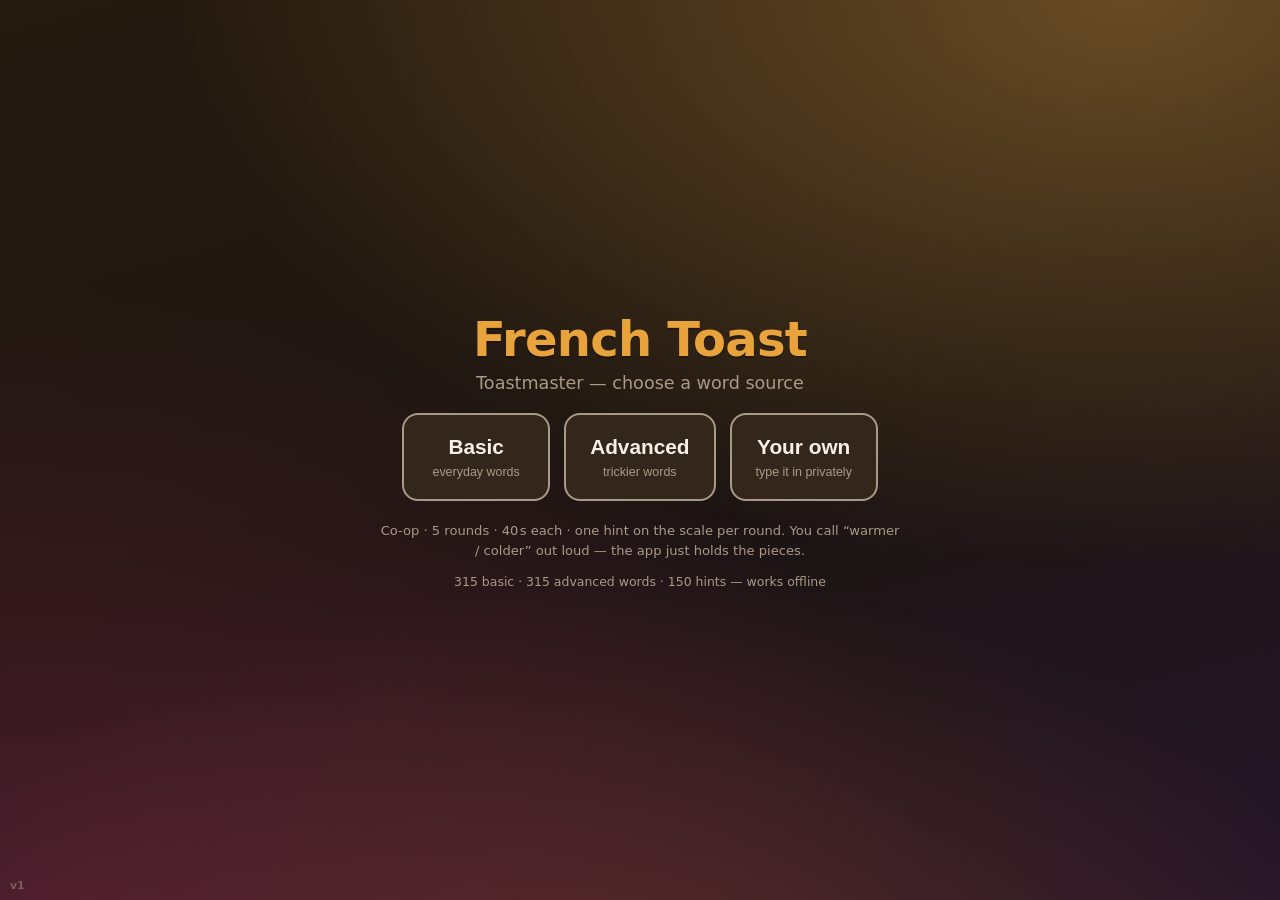
==== index.html @ 89fb8a4c "Initial commit: French Toast offline PWA companion Toastmaster companion for the word game French To" ====
<!DOCTYPE html>
<html lang="en">
<head>
<meta charset="UTF-8" />
<meta name="viewport" content="width=device-width, initial-scale=1, maximum-scale=1, user-scalable=no, viewport-fit=cover" />
<meta name="theme-color" content="#1c1712" />
<meta name="apple-mobile-web-app-capable" content="yes" />
<meta name="apple-mobile-web-app-status-bar-style" content="black-translucent" />
<meta name="apple-mobile-web-app-title" content="French Toast" />
<title>French Toast</title>
<link rel="manifest" href="manifest.json" />
<link rel="apple-touch-icon" href="icons/apple-touch-icon.png" />
<link rel="icon" href="icons/favicon-32.png" />
<link rel="stylesheet" href="css/style.css" />
</head>
<body>

<!-- Rotate overlay: shown whenever the device is in portrait -->
<div id="rotate-overlay" class="rotate-overlay" hidden>
  <div class="rotate-icon">&#128241;</div>
  <p>Turn the phone sideways &mdash; the Hint Scale runs across the screen.</p>
</div>

<main id="app">

  <!-- SETUP -->
  <section id="screen-setup" class="screen">
    <h1 class="app-title">French&nbsp;Toast</h1>
    <p class="subtitle">Toastmaster &mdash; choose a word source</p>
    <div class="setup-decks">
      <button class="deck-btn" data-deck="basic">
        <span class="deck-name">Basic</span>
        <span class="deck-sub">everyday words</span>
      </button>
      <button class="deck-btn" data-deck="advanced">
        <span class="deck-name">Advanced</span>
        <span class="deck-sub">trickier words</span>
      </button>
      <button class="deck-btn" data-deck="custom">
        <span class="deck-name">Your own</span>
        <span class="deck-sub">type it in privately</span>
      </button>
    </div>
    <p class="hint">Co-op &middot; 5 rounds &middot; 40&#8202;s each &middot; one hint on the scale per round. You call &ldquo;warmer / colder&rdquo; out loud &mdash; the app just holds the pieces.</p>
    <p id="setup-status" class="setup-status">Loading word bank&hellip;</p>
  </section>

  <!-- GAME (one shared screen: group display + Toastmaster controls) -->
  <section id="screen-game" class="screen" hidden>

    <div class="group-display">
      <div class="round-indicator">Round <span id="round-num">1</span> of 5</div>
      <div id="timer" class="timer">40</div>
    </div>

    <div class="scale">
      <div class="scale-end scale-end-is">IS</div>
      <div class="scale-track" id="scale-track"><!-- 6 slots injected by JS --></div>
      <div class="scale-end scale-end-isnot">IS&nbsp;NOT</div>
    </div>

    <div id="tm-reminder" class="tm-reminder" hidden>
      <span>Announce &ldquo;French&nbsp;Toast&rdquo; aloud as the starting closest guess.</span>
      <button id="tm-reminder-dismiss" aria-label="Dismiss reminder">&times;</button>
    </div>

    <p id="tm-status" class="tm-status"></p>

    <div class="tm-controls">
      <button id="btn-peek" class="tm-btn">Peek word</button>
      <button id="btn-deal" class="tm-btn">Deal hints</button>
      <button id="btn-start" class="tm-btn tm-btn-go" disabled>Start 40s</button>
      <button id="btn-gotit" class="tm-btn tm-btn-win" hidden>They got it!</button>
    </div>
  </section>

  <!-- WIN -->
  <section id="screen-win" class="screen" hidden>
    <div class="end-emoji">&#127857;</div>
    <h2 class="end-title">They got it!</h2>
    <p id="win-detail" class="end-detail"></p>
    <button id="btn-win-reveal" class="btn-secondary" data-hold-reveal>Hold to show the word</button>
    <button id="btn-win-again" class="btn-primary">New game</button>
  </section>

  <!-- LOSS -->
  <section id="screen-loss" class="screen" hidden>
    <div class="end-emoji">&#9203;</div>
    <h2 class="end-title">Out of rounds</h2>
    <p class="end-detail">Five hints placed, no correct guess. The word was&hellip;</p>
    <button id="btn-loss-reveal" class="btn-secondary" data-hold-reveal>Hold to show the word</button>
    <button id="btn-loss-again" class="btn-primary">New game</button>
  </section>

</main>

<div id="version-badge" class="version-badge" aria-hidden="true"></div>
<button id="btn-quit" class="btn-quit" hidden>Quit</button>

<!-- Shielded reveal: the secret word (press-and-hold) -->
<div id="peek-overlay" class="shield-overlay" hidden>
  <p class="shield-warn">Shield the screen</p>
  <div id="peek-word" class="shield-word"></div>
  <p class="shield-hint">Release to hide</p>
</div>

<!-- Shielded panel: custom word entry -->
<div id="custom-overlay" class="modal-overlay" hidden>
  <div class="modal-box">
    <h3 class="modal-title">Type your secret word</h3>
    <p class="modal-text">Keep it shielded from the group. A single noun works best.</p>
    <input id="custom-input" class="custom-input" type="text" autocomplete="off" autocapitalize="none" autocorrect="off" spellcheck="false" placeholder="secret word" />
    <button id="btn-custom-ok" class="btn-primary btn-modal">Use this word</button>
    <button id="btn-custom-cancel" class="btn-modal-cancel">Back</button>
  </div>
</div>

<!-- Shielded panel: hint deal -->
<div id="deal-overlay" class="modal-overlay" hidden>
  <div class="modal-box">
    <h3 class="modal-title">Keep one hint</h3>
    <p class="modal-text">Shield the screen. Tap the adjective you&rsquo;ll place &mdash; the other is discarded.</p>
    <div class="deal-choices">
      <button id="deal-a" class="deal-choice"></button>
      <button id="deal-b" class="deal-choice"></button>
    </div>
    <button id="btn-deal-cancel" class="btn-modal-cancel">Not yet &mdash; put them back</button>
  </div>
</div>

<script src="js/version.js"></script>
<script src="js/audio.js"></script>
<script src="js/data.js"></script>
<script src="js/scale.js"></script>
<script src="js/game.js"></script>
<script src="js/app.js"></script>
</body>
</html>
---- css/style.css ----
:root {
  --bg: #1c1712;
  --bg-elevated: #33271c;
  --accent: #e8a33d;        /* syrup gold */
  --accent-2: #c8622d;      /* cinnamon */
  --text: #f6f0e6;
  --text-dim: #a99a86;
  --danger: #e8563d;
  --safe-green: #4bbf7b;
  --radius: 16px;

  /* Hint Scale slot tints, IS (0) -> IS NOT (5) */
  --slot-0: rgba(75, 191, 123, 0.24);
  --slot-1: rgba(150, 199, 92, 0.22);
  --slot-2: rgba(214, 199, 88, 0.20);
  --slot-3: rgba(224, 163, 70, 0.20);
  --slot-4: rgba(224, 118, 66, 0.22);
  --slot-5: rgba(224, 78, 70, 0.24);
}

* { box-sizing: border-box; -webkit-tap-highlight-color: transparent; }

html, body {
  margin: 0;
  padding: 0;
  width: 100%;
  height: 100%;
  overflow: hidden;
  /* Warm breakfast-sunrise wash: golden light, berry compote, cinnamon —
     deliberately more colourful and nothing like the Catchphrase app. */
  background:
    radial-gradient(135% 115% at 88% 0%, rgba(240, 176, 74, 0.34), transparent 55%),
    radial-gradient(125% 125% at 4% 100%, rgba(158, 46, 84, 0.34), transparent 55%),
    radial-gradient(100% 90% at 50% 118%, rgba(206, 100, 46, 0.30), transparent 60%),
    linear-gradient(165deg, #251a10 0%, #1b1410 52%, #241528 100%);
  background-attachment: fixed;
  color: var(--text);
  /* Rounded, friendly type — deliberately unlike the plain sans of the
     Catchphrase app; these are different games. */
  font-family: ui-rounded, "SF Pro Rounded", "Hiragino Maru Gothic ProN",
    "Nunito", "Quicksand", "Segoe UI", Roboto, system-ui, sans-serif;
  user-select: none;
  -webkit-user-select: none;
  touch-action: manipulation;
}

#app { width: 100%; height: 100%; height: 100dvh; }

.screen {
  width: 100%;
  height: 100%;
  display: flex;
  flex-direction: column;
  align-items: center;
  justify-content: center;
  padding: 18px;
  position: relative;
}

.screen[hidden] { display: none; }

/* ---------- Setup ---------- */
#screen-setup { gap: 4px; padding: 12px 18px; }

.app-title {
  font-size: clamp(1.9rem, 6vw, 3rem);
  font-weight: 800;
  margin: 0 0 2px;
  letter-spacing: -0.015em;
  color: var(--accent);
  text-shadow: 0 2px 0 rgba(0, 0, 0, 0.25);
}

.subtitle {
  color: var(--text-dim);
  font-size: clamp(0.85rem, 2vw, 1.1rem);
  margin: 0 0 10px;
  text-align: center;
}

.setup-decks {
  display: flex;
  gap: 14px;
  flex-wrap: wrap;
  justify-content: center;
  margin: 6px 0 12px;
}

.deck-btn {
  background: var(--bg-elevated);
  border: 2px solid var(--text-dim);
  border-radius: var(--radius);
  color: var(--text);
  padding: 20px 24px;
  min-width: 148px;
  display: flex;
  flex-direction: column;
  align-items: center;
  gap: 6px;
}

.deck-btn:active { border-color: var(--accent); background: #33281d; }

.deck-name { font-size: 1.3rem; font-weight: 800; }
.deck-sub { font-size: 0.78rem; color: var(--text-dim); }

.hint {
  color: var(--text-dim);
  font-size: 0.82rem;
  text-align: center;
  max-width: 520px;
  margin: 4px 0 0;
  line-height: 1.5;
}

.setup-status {
  color: var(--text-dim);
  font-size: 0.78rem;
  margin: 10px 0 0;
  min-height: 1em;
}

.setup-status.error { color: var(--danger); }

/* ---------- Game: group display ---------- */
#screen-game { justify-content: flex-start; gap: 10px; padding: 10px 14px 12px; }

/* A little extra griddle-warmth right behind the Hint Scale. */
#screen-game::before {
  content: "";
  position: absolute;
  inset: 0;
  background: radial-gradient(115% 70% at 50% 42%, rgba(240, 178, 78, 0.12), transparent 62%);
  pointer-events: none;
}
#screen-game > * { position: relative; }

/* Round label pinned left, timer dead-centre so it never collides with
   the fixed Quit button in the top-right corner. */
.group-display {
  position: relative;
  width: 100%;
  min-height: 46px;
  display: flex;
  align-items: center;
  justify-content: center;
}

.round-indicator {
  position: absolute;
  left: 0;
  top: 50%;
  transform: translateY(-50%);
  font-size: clamp(0.9rem, 2.6vw, 1.35rem);
  font-weight: 700;
  color: var(--text-dim);
  letter-spacing: 0.03em;
}

.round-indicator span { color: var(--text); }

.timer {
  font-size: clamp(2.2rem, 8vw, 4rem);
  font-weight: 800;
  font-variant-numeric: tabular-nums;
  line-height: 1;
}

.timer.low { color: var(--danger); animation: timer-pulse 1s ease-in-out infinite; }

@keyframes timer-pulse {
  0%, 100% { transform: scale(1); opacity: 1; }
  50% { transform: scale(1.08); opacity: 0.75; }
}

/* ---------- Game: the Hint Scale (centerpiece) ---------- */
.scale {
  width: 100%;
  flex: 1;
  min-height: 0;
  display: flex;
  align-items: stretch;
  gap: 10px;
}

.scale-end {
  display: flex;
  align-items: center;
  justify-content: center;
  font-weight: 800;
  font-size: clamp(0.8rem, 2.4vw, 1.3rem);
  letter-spacing: 0.04em;
  color: var(--text);
  padding: 0 2px;
  flex: 0 0 auto;
  text-align: center;
}

.scale-end-is { color: var(--safe-green); }
.scale-end-isnot { color: var(--danger); }

.scale-track {
  flex: 1;
  display: grid;
  grid-template-columns: repeat(6, 1fr);
  gap: 8px;
}

.slot {
  position: relative;
  border-radius: 14px;
  border: 2px dashed rgba(255, 255, 255, 0.16);
  /* A consistent dark card so the tint + gradient read the same over the
     colourful page background. */
  background: rgba(18, 13, 9, 0.42);
  display: flex;
  align-items: center;
  justify-content: center;
  padding: 6px;
  overflow: hidden;
  text-align: center;
}

.slot::before {
  content: "";
  position: absolute;
  inset: 0;
  background: var(--slot-tint, transparent);
  pointer-events: none;
}

.slot:nth-child(1) { --slot-tint: var(--slot-0); }
.slot:nth-child(2) { --slot-tint: var(--slot-1); }
.slot:nth-child(3) { --slot-tint: var(--slot-2); }
.slot:nth-child(4) { --slot-tint: var(--slot-3); }
.slot:nth-child(5) { --slot-tint: var(--slot-4); }
.slot:nth-child(6) { --slot-tint: var(--slot-5); }

.slot.filled {
  border-style: solid;
  border-color: rgba(255, 255, 255, 0.28);
  background: rgba(0, 0, 0, 0.25);
}

.slot-chip {
  position: relative;
  display: block;
  min-width: 0;      /* let the flex item wrap instead of forcing slot width */
  max-width: 100%;
  text-align: center;
  font-weight: 800;
  line-height: 1.14;
  /* font-size is set by fitChip() in app.js so long adjectives wrap to two
     lines at a readable size rather than clipping or shrinking to nothing. */
  overflow-wrap: anywhere;
  word-break: break-word;
  hyphens: none;
}

/* When a hint is "in hand", open slots invite a tap. */
.scale-track.placing .slot:not(.filled) {
  border-color: var(--accent);
  animation: slot-glow 1.1s ease-in-out infinite;
  cursor: pointer;
}

@keyframes slot-glow {
  0%, 100% { box-shadow: 0 0 0 0 rgba(232, 163, 61, 0.0); }
  50% { box-shadow: 0 0 0 3px rgba(232, 163, 61, 0.45); }
}

@media (prefers-reduced-motion: reduce) {
  .timer.low, .scale-track.placing .slot:not(.filled) { animation: none; }
}

/* ---------- Game: Toastmaster strip ---------- */
.tm-reminder {
  width: 100%;
  max-width: 620px;
  background: rgba(232, 163, 61, 0.14);
  border: 1px solid rgba(232, 163, 61, 0.4);
  color: var(--text);
  border-radius: 12px;
  padding: 8px 12px;
  font-size: 0.82rem;
  display: flex;
  align-items: center;
  gap: 10px;
  justify-content: space-between;
}

.tm-reminder[hidden] { display: none; }

.tm-reminder button {
  background: none;
  border: none;
  color: var(--text-dim);
  font-size: 1.1rem;
  line-height: 1;
  padding: 2px 6px;
}

.tm-status {
  width: 100%;
  text-align: center;
  color: var(--text-dim);
  font-size: 0.85rem;
  min-height: 1.1em;
  margin: 0;
}

.tm-status strong { color: var(--accent); }

.tm-controls {
  width: 100%;
  display: flex;
  gap: 10px;
}

.tm-btn {
  flex: 1;
  background: var(--bg-elevated);
  color: var(--text);
  border: 2px solid var(--text-dim);
  border-radius: 14px;
  font-weight: 700;
  font-size: clamp(0.85rem, 2.3vw, 1.15rem);
  padding: 14px 6px;
  min-height: 54px;
}

.tm-btn:active { filter: brightness(1.25); }
.tm-btn:disabled { opacity: 0.28; filter: grayscale(0.45); }
.tm-btn[hidden] { display: none; }

.tm-btn-go { background: var(--accent); border-color: var(--accent); color: #241a0c; }
.tm-btn-win { background: var(--safe-green); border-color: var(--safe-green); color: #08210f; }

/* ---------- End screens ---------- */
.end-emoji { font-size: 3.6rem; margin-bottom: 6px; }

.end-title {
  font-size: clamp(1.8rem, 5vw, 2.6rem);
  margin: 4px 0 8px;
  text-align: center;
}

.end-detail {
  color: var(--text-dim);
  max-width: 440px;
  text-align: center;
  margin: 0 0 18px;
  line-height: 1.5;
}

/* ---------- Shared buttons ---------- */
.btn-primary {
  background: var(--accent);
  color: #241a0c;
  border: none;
  border-radius: var(--radius);
  font-size: clamp(1.05rem, 2.5vw, 1.4rem);
  font-weight: 800;
  padding: 18px 34px;
  min-height: 60px;
}

.btn-primary:active { filter: brightness(0.88); }

.btn-secondary {
  background: var(--bg-elevated);
  color: var(--text);
  border: 2px solid var(--text-dim);
  border-radius: var(--radius);
  font-size: clamp(1rem, 2.3vw, 1.3rem);
  font-weight: 700;
  padding: 16px 28px;
  min-height: 56px;
  margin-bottom: 12px;
}

.btn-secondary:active { filter: brightness(1.2); }

/* ---------- Version badge / quit ---------- */
.version-badge {
  position: fixed;
  bottom: 8px;
  left: 10px;
  z-index: 500;
  color: var(--text-dim);
  font-size: 0.68rem;
  font-weight: 600;
  opacity: 0.5;
  pointer-events: none;
}

.btn-quit {
  position: fixed;
  top: 10px;
  right: 10px;
  z-index: 500;
  border: none;
  border-radius: 10px;
  background: var(--bg-elevated);
  color: var(--text-dim);
  font-size: 0.72rem;
  font-weight: 700;
  padding: 7px 12px;
}

.btn-quit:active { background: var(--danger); color: white; }
.btn-quit[hidden] { display: none; }
.btn-quit.armed { background: var(--danger); color: white; }

/* ---------- Shielded reveal ---------- */
.shield-overlay {
  position: fixed;
  inset: 0;
  z-index: 1200;
  background: var(--bg);
  display: flex;
  flex-direction: column;
  align-items: center;
  justify-content: center;
  padding: 24px;
  text-align: center;
}

.shield-overlay[hidden] { display: none; }

.shield-warn {
  color: var(--accent);
  font-weight: 800;
  letter-spacing: 0.08em;
  text-transform: uppercase;
  font-size: 0.85rem;
  margin: 0;
}

.shield-word {
  font-size: clamp(2.4rem, 12vw, 6rem);
  font-weight: 800;
  margin: 14px 0;
  line-height: 1.05;
  word-break: break-word;
}

.shield-hint { color: var(--text-dim); font-size: 0.85rem; margin: 0; }

/* ---------- Modals (custom word, hint deal) ---------- */
.modal-overlay {
  position: fixed;
  inset: 0;
  z-index: 900;
  background: rgba(0, 0, 0, 0.72);
  display: flex;
  align-items: center;
  justify-content: center;
  padding: 16px;
  overflow-y: auto;
}

.modal-overlay[hidden] { display: none; }

.modal-box {
  background: var(--bg-elevated);
  border-radius: var(--radius);
  padding: 22px;
  max-width: 440px;
  width: 100%;
  max-height: calc(100dvh - 24px);
  overflow-y: auto;
  display: flex;
  flex-direction: column;
  align-items: stretch;
  gap: 10px;
}

.modal-title { margin: 0; font-size: 1.25rem; text-align: center; }

.modal-text {
  margin: 0 0 4px;
  color: var(--text-dim);
  font-size: 0.88rem;
  text-align: center;
  line-height: 1.45;
}

.btn-modal { width: 100%; }

.btn-modal-cancel {
  background: none;
  border: none;
  color: var(--text-dim);
  font-size: 0.88rem;
  padding: 8px;
}

.custom-input {
  width: 100%;
  background: var(--bg);
  border: 2px solid var(--text-dim);
  border-radius: 12px;
  color: var(--text);
  font-size: 1.3rem;
  font-weight: 700;
  text-align: center;
  padding: 14px 12px;
}

.custom-input:focus { outline: none; border-color: var(--accent); }

.deal-choices { display: flex; flex-direction: column; gap: 10px; }

.deal-choice {
  background: var(--bg);
  border: 2px solid var(--accent);
  color: var(--text);
  border-radius: 14px;
  font-size: clamp(1.2rem, 4vw, 1.8rem);
  font-weight: 800;
  padding: 20px 16px;
}

.deal-choice:active { background: var(--accent); color: #241a0c; }

/* ---------- Rotate overlay ---------- */
.rotate-overlay {
  position: fixed;
  inset: 0;
  background: var(--bg);
  color: var(--text);
  display: flex;
  flex-direction: column;
  align-items: center;
  justify-content: center;
  z-index: 1000;
  text-align: center;
  padding: 24px;
}

.rotate-overlay[hidden] { display: none; }

.rotate-overlay p { max-width: 320px; color: var(--text-dim); }

.rotate-icon {
  font-size: 3.6rem;
  margin-bottom: 14px;
  animation: rotate-hint 1.6s ease-in-out infinite;
}

@keyframes rotate-hint {
  0%, 100% { transform: rotate(0deg); }
  50% { transform: rotate(-90deg); }
}

@media (prefers-reduced-motion: reduce) {
  .rotate-icon { animation: none; }
}

/* ---------- Short landscape phones ---------- */
@media (orientation: landscape) and (max-height: 430px) {
  #screen-game { gap: 6px; padding: 6px 12px 8px; }
  .timer { font-size: clamp(1.8rem, 7vw, 3rem); }
  .tm-btn { min-height: 46px; padding: 10px 4px; }
  .slot-chip { font-size: clamp(0.75rem, 2.3vw, 1.2rem); }
  .tm-reminder { padding: 6px 10px; font-size: 0.76rem; }
  .btn-primary { min-height: 52px; padding: 14px 28px; }
  .btn-secondary { min-height: 48px; padding: 12px 22px; }

  .modal-box { padding: 16px; gap: 8px; }
  .modal-title { font-size: 1.1rem; }
  .modal-text { font-size: 0.8rem; }
  .custom-input { font-size: 1.1rem; padding: 10px; }
  .deal-choice { font-size: clamp(1.1rem, 4vw, 1.5rem); padding: 14px; }
  .end-emoji { font-size: 2.6rem; margin-bottom: 2px; }
  .end-title { font-size: clamp(1.5rem, 5vw, 2rem); margin: 2px 0 6px; }
  .end-detail { margin-bottom: 12px; }
}
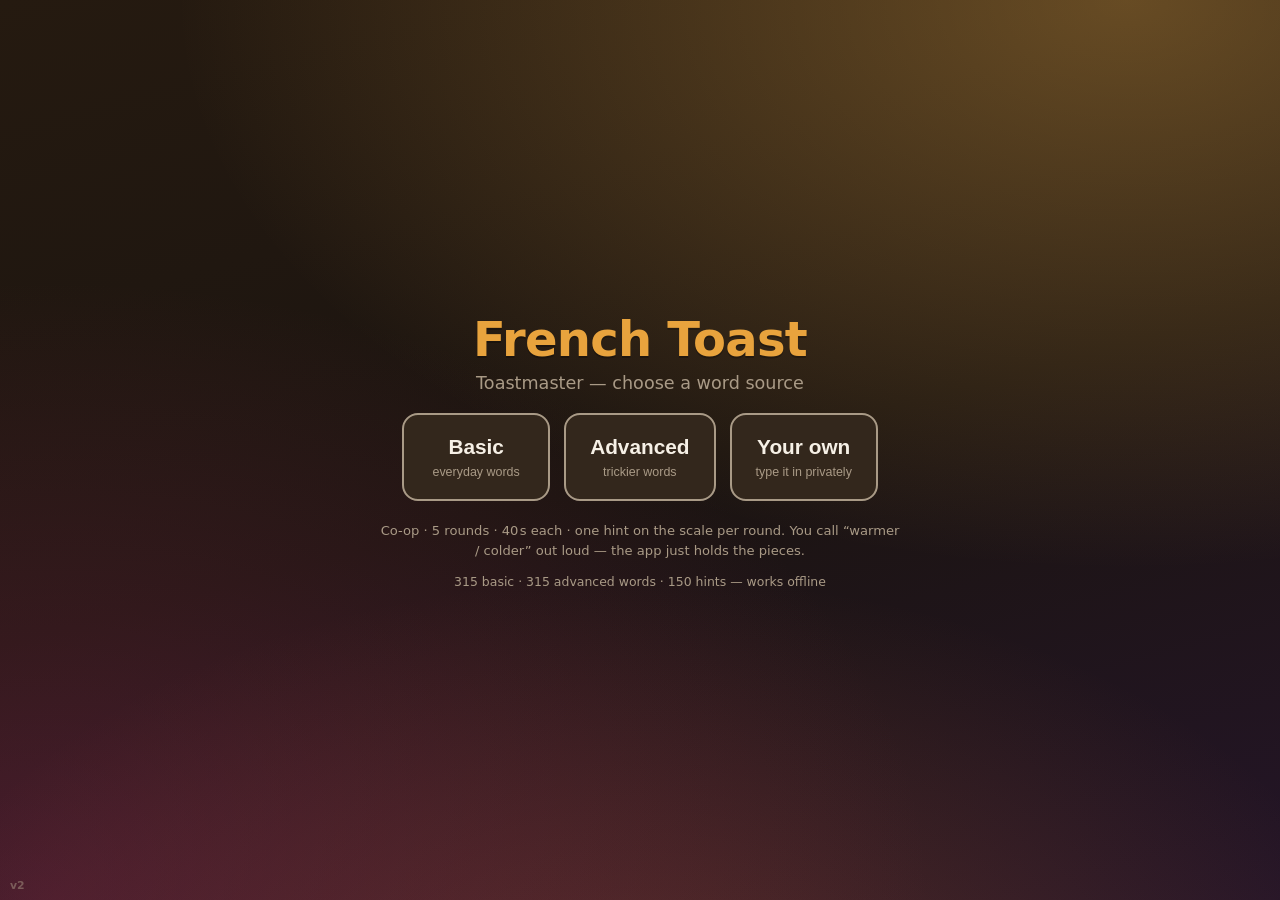
==== commit 00b7ec90: "Make the scale obvious, allow stacking hints, keep screen awake (v2) - Hint Scale redesign: framed p" ====
--- a/index.html
+++ b/index.html
@@ -54,9 +54,13 @@
     </div>
 
     <div class="scale">
-      <div class="scale-end scale-end-is">IS</div>
+      <div class="scale-header">
+        <span class="scale-end scale-end-is">IS</span>
+        <span class="scale-caption">where does the hint sit?</span>
+        <span class="scale-end scale-end-isnot">IS&nbsp;NOT</span>
+      </div>
+      <div class="scale-spectrum" aria-hidden="true"></div>
       <div class="scale-track" id="scale-track"><!-- 6 slots injected by JS --></div>
-      <div class="scale-end scale-end-isnot">IS&nbsp;NOT</div>
     </div>
 
     <div id="tm-reminder" class="tm-reminder" hidden>
--- a/css/style.css
+++ b/css/style.css
@@ -10,12 +10,12 @@
   --radius: 16px;
 
   /* Hint Scale slot tints, IS (0) -> IS NOT (5) */
-  --slot-0: rgba(75, 191, 123, 0.24);
-  --slot-1: rgba(150, 199, 92, 0.22);
-  --slot-2: rgba(214, 199, 88, 0.20);
-  --slot-3: rgba(224, 163, 70, 0.20);
-  --slot-4: rgba(224, 118, 66, 0.22);
-  --slot-5: rgba(224, 78, 70, 0.24);
+  --slot-0: rgba(75, 191, 123, 0.40);
+  --slot-1: rgba(146, 199, 92, 0.36);
+  --slot-2: rgba(214, 199, 88, 0.34);
+  --slot-3: rgba(226, 160, 68, 0.36);
+  --slot-4: rgba(228, 116, 64, 0.38);
+  --slot-5: rgba(230, 78, 66, 0.42);
 }
 
 * { box-sizing: border-box; -webkit-tap-highlight-color: transparent; }
@@ -53,7 +53,11 @@
   flex-direction: column;
   align-items: center;
   justify-content: center;
-  padding: 18px;
+  /* Stay clear of notches / rounded corners in landscape (viewport-fit=cover). */
+  padding: max(18px, env(safe-area-inset-top))
+           max(18px, env(safe-area-inset-right))
+           max(18px, env(safe-area-inset-bottom))
+           max(18px, env(safe-area-inset-left));
   position: relative;
 }
 
@@ -123,7 +127,14 @@
 .setup-status.error { color: var(--danger); }
 
 /* ---------- Game: group display ---------- */
-#screen-game { justify-content: flex-start; gap: 10px; padding: 10px 14px 12px; }
+#screen-game {
+  justify-content: flex-start;
+  gap: 10px;
+  padding: max(10px, env(safe-area-inset-top))
+           max(16px, env(safe-area-inset-right))
+           max(12px, env(safe-area-inset-bottom))
+           max(16px, env(safe-area-inset-left));
+}
 
 /* A little extra griddle-warmth right behind the Hint Scale. */
 #screen-game::before {
@@ -179,28 +190,57 @@
   flex: 1;
   min-height: 0;
   display: flex;
-  align-items: stretch;
-  gap: 10px;
+  flex-direction: column;
+  gap: 8px;
+  /* A defined panel so the scale reads as one object on the busy page. */
+  background: rgba(10, 7, 5, 0.66);
+  border: 1px solid rgba(255, 255, 255, 0.2);
+  border-radius: 20px;
+  padding: 12px 14px 14px;
+  box-shadow: inset 0 1px 0 rgba(255, 255, 255, 0.06), 0 12px 34px rgba(0, 0, 0, 0.45);
+}
+
+.scale-header {
+  display: flex;
+  align-items: center;
+  justify-content: space-between;
+  gap: 8px;
 }
 
 .scale-end {
-  display: flex;
-  align-items: center;
-  justify-content: center;
-  font-weight: 800;
-  font-size: clamp(0.8rem, 2.4vw, 1.3rem);
-  letter-spacing: 0.04em;
-  color: var(--text);
-  padding: 0 2px;
+  font-weight: 800;
+  font-size: clamp(1rem, 3.4vw, 1.7rem);
+  letter-spacing: 0.03em;
+  padding: 4px 16px;
+  border-radius: 999px;
+  line-height: 1.2;
   flex: 0 0 auto;
-  text-align: center;
-}
-
-.scale-end-is { color: var(--safe-green); }
-.scale-end-isnot { color: var(--danger); }
+}
+
+.scale-end-is { color: #06210f; background: var(--safe-green); }
+.scale-end-isnot { color: #2a0b06; background: var(--danger); }
+
+.scale-caption {
+  color: var(--text-dim);
+  font-size: clamp(0.7rem, 2vw, 0.9rem);
+  font-weight: 600;
+  text-align: center;
+  flex: 1 1 auto;
+  min-width: 0;
+}
+
+/* Continuous IS -> IS NOT spectrum so the direction reads before any hint. */
+.scale-spectrum {
+  height: 10px;
+  border-radius: 999px;
+  background: linear-gradient(90deg,
+    #4bbf7b 0%, #9ec95c 22%, #d8c85a 44%, #e6a343 66%, #e57a42 84%, #e5493e 100%);
+  box-shadow: inset 0 0 0 1px rgba(0, 0, 0, 0.25);
+}
 
 .scale-track {
   flex: 1;
+  min-height: 0;
   display: grid;
   grid-template-columns: repeat(6, 1fr);
   gap: 8px;
@@ -209,14 +249,14 @@
 .slot {
   position: relative;
   border-radius: 14px;
-  border: 2px dashed rgba(255, 255, 255, 0.16);
-  /* A consistent dark card so the tint + gradient read the same over the
-     colourful page background. */
-  background: rgba(18, 13, 9, 0.42);
-  display: flex;
+  border: 2px dashed rgba(255, 255, 255, 0.28);
+  background: rgba(18, 13, 9, 0.5);
+  display: flex;
+  flex-direction: column;
   align-items: center;
   justify-content: center;
-  padding: 6px;
+  gap: 5px;
+  padding: 8px 6px;
   overflow: hidden;
   text-align: center;
 }
@@ -238,39 +278,45 @@
 
 .slot.filled {
   border-style: solid;
-  border-color: rgba(255, 255, 255, 0.28);
-  background: rgba(0, 0, 0, 0.25);
+  border-color: var(--accent);
+  box-shadow: 0 4px 14px rgba(0, 0, 0, 0.4);
 }
 
 .slot-chip {
   position: relative;
   display: block;
-  min-width: 0;      /* let the flex item wrap instead of forcing slot width */
+  min-width: 0;
   max-width: 100%;
   text-align: center;
   font-weight: 800;
   line-height: 1.14;
-  /* font-size is set by fitChip() in app.js so long adjectives wrap to two
-     lines at a readable size rather than clipping or shrinking to nothing. */
+  color: var(--text);
+  background: rgba(0, 0, 0, 0.42);
+  border-radius: 9px;
+  padding: 5px 8px;
+  text-shadow: 0 1px 2px rgba(0, 0, 0, 0.6);
+  /* font-size is set by fitSlotChips() in app.js */
   overflow-wrap: anywhere;
   word-break: break-word;
   hyphens: none;
 }
 
-/* When a hint is "in hand", open slots invite a tap. */
-.scale-track.placing .slot:not(.filled) {
+/* When a hint is "in hand", every position invites a tap (any position can
+   hold any number of hints). */
+.scale-track.placing .slot {
   border-color: var(--accent);
+  border-style: solid;
   animation: slot-glow 1.1s ease-in-out infinite;
   cursor: pointer;
 }
 
 @keyframes slot-glow {
   0%, 100% { box-shadow: 0 0 0 0 rgba(232, 163, 61, 0.0); }
-  50% { box-shadow: 0 0 0 3px rgba(232, 163, 61, 0.45); }
+  50% { box-shadow: 0 0 0 3px rgba(232, 163, 61, 0.5); }
 }
 
 @media (prefers-reduced-motion: reduce) {
-  .timer.low, .scale-track.placing .slot:not(.filled) { animation: none; }
+  .timer.low, .scale-track.placing .slot { animation: none; }
 }
 
 /* ---------- Game: Toastmaster strip ---------- */
@@ -384,8 +430,8 @@
 /* ---------- Version badge / quit ---------- */
 .version-badge {
   position: fixed;
-  bottom: 8px;
-  left: 10px;
+  bottom: max(8px, env(safe-area-inset-bottom));
+  left: max(10px, env(safe-area-inset-left));
   z-index: 500;
   color: var(--text-dim);
   font-size: 0.68rem;
@@ -396,8 +442,8 @@
 
 .btn-quit {
   position: fixed;
-  top: 10px;
-  right: 10px;
+  top: max(10px, env(safe-area-inset-top));
+  right: max(10px, env(safe-area-inset-right));
   z-index: 500;
   border: none;
   border-radius: 10px;
@@ -560,10 +606,18 @@
 
 /* ---------- Short landscape phones ---------- */
 @media (orientation: landscape) and (max-height: 430px) {
-  #screen-game { gap: 6px; padding: 6px 12px 8px; }
+  #screen-game {
+    gap: 6px;
+    padding: max(6px, env(safe-area-inset-top))
+             max(12px, env(safe-area-inset-right))
+             max(8px, env(safe-area-inset-bottom))
+             max(12px, env(safe-area-inset-left));
+  }
   .timer { font-size: clamp(1.8rem, 7vw, 3rem); }
   .tm-btn { min-height: 46px; padding: 10px 4px; }
-  .slot-chip { font-size: clamp(0.75rem, 2.3vw, 1.2rem); }
+  .scale { padding: 8px 10px 10px; border-radius: 16px; }
+  .scale-spectrum { height: 7px; }
+  .scale-end { font-size: clamp(0.85rem, 3vw, 1.3rem); padding: 3px 12px; }
   .tm-reminder { padding: 6px 10px; font-size: 0.76rem; }
   .btn-primary { min-height: 52px; padding: 14px 28px; }
   .btn-secondary { min-height: 48px; padding: 12px 22px; }
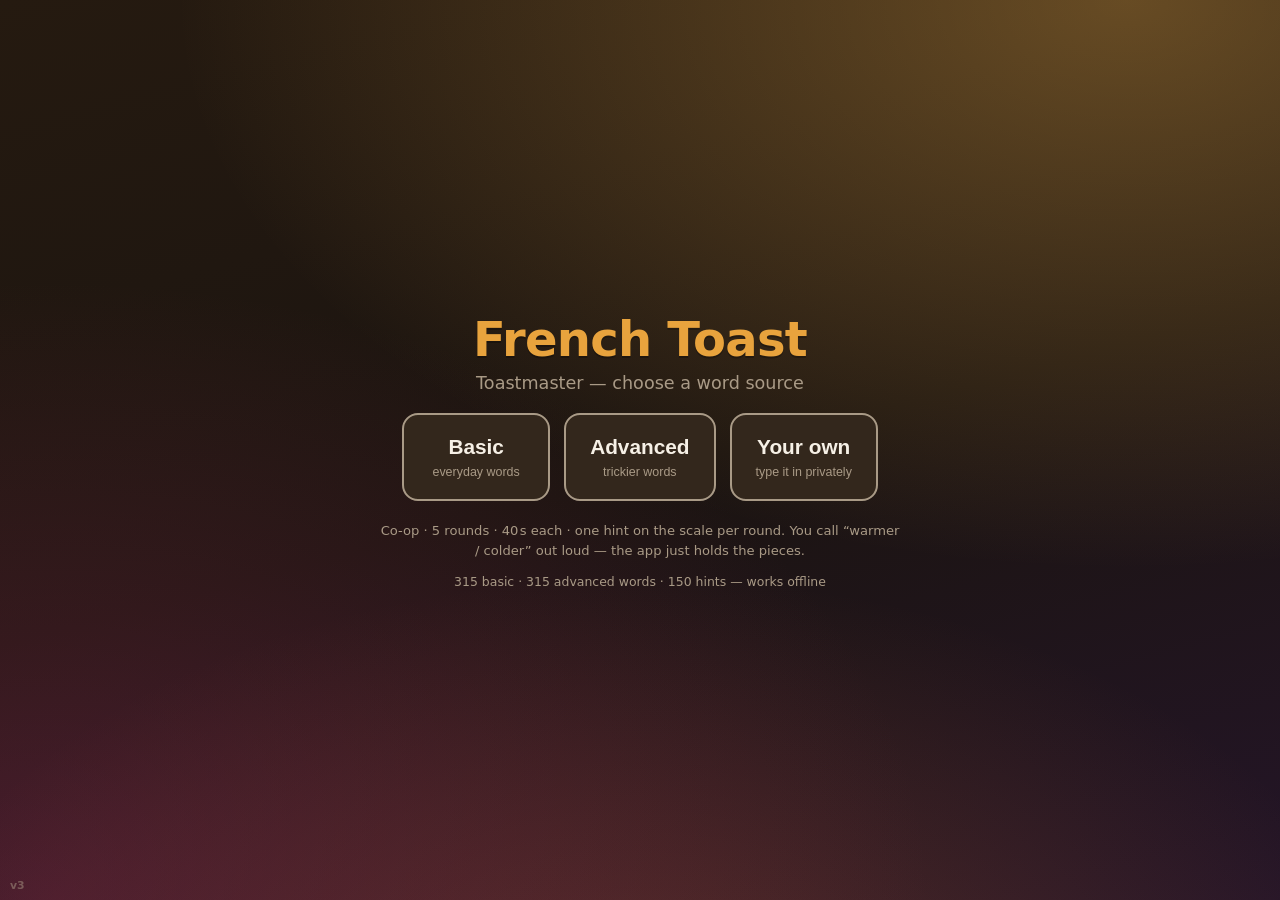
==== commit 7009bdb4: "Move IS / IS NOT back to the sides of the scale (v3) Flank the track with the IS (green) and IS NOT " ====
--- a/index.html
+++ b/index.html
@@ -54,13 +54,12 @@
     </div>
 
     <div class="scale">
-      <div class="scale-header">
-        <span class="scale-end scale-end-is">IS</span>
-        <span class="scale-caption">where does the hint sit?</span>
-        <span class="scale-end scale-end-isnot">IS&nbsp;NOT</span>
+      <span class="scale-end scale-end-is">IS</span>
+      <div class="scale-mid">
+        <div class="scale-spectrum" aria-hidden="true"></div>
+        <div class="scale-track" id="scale-track"><!-- 6 slots injected by JS --></div>
       </div>
-      <div class="scale-spectrum" aria-hidden="true"></div>
-      <div class="scale-track" id="scale-track"><!-- 6 slots injected by JS --></div>
+      <span class="scale-end scale-end-isnot">IS&nbsp;NOT</span>
     </div>
 
     <div id="tm-reminder" class="tm-reminder" hidden>
--- a/css/style.css
+++ b/css/style.css
@@ -190,48 +190,46 @@
   flex: 1;
   min-height: 0;
   display: flex;
-  flex-direction: column;
-  gap: 8px;
+  flex-direction: row;
+  align-items: stretch;
+  gap: 10px;
   /* A defined panel so the scale reads as one object on the busy page. */
   background: rgba(10, 7, 5, 0.66);
   border: 1px solid rgba(255, 255, 255, 0.2);
   border-radius: 20px;
-  padding: 12px 14px 14px;
+  padding: 12px;
   box-shadow: inset 0 1px 0 rgba(255, 255, 255, 0.06), 0 12px 34px rgba(0, 0, 0, 0.45);
 }
 
-.scale-header {
-  display: flex;
-  align-items: center;
-  justify-content: space-between;
-  gap: 8px;
-}
-
+/* IS / IS NOT sit at the far left and right of the scale, vertically
+   centred. The panel padding + the screen's safe-area padding keep them
+   clear of a notch. */
 .scale-end {
-  font-weight: 800;
-  font-size: clamp(1rem, 3.4vw, 1.7rem);
+  flex: 0 0 auto;
+  align-self: center;
+  white-space: nowrap;
+  font-weight: 800;
+  font-size: clamp(0.95rem, 3vw, 1.6rem);
   letter-spacing: 0.03em;
-  padding: 4px 16px;
+  padding: 6px 14px;
   border-radius: 999px;
-  line-height: 1.2;
-  flex: 0 0 auto;
+  line-height: 1.1;
 }
 
 .scale-end-is { color: #06210f; background: var(--safe-green); }
 .scale-end-isnot { color: #2a0b06; background: var(--danger); }
 
-.scale-caption {
-  color: var(--text-dim);
-  font-size: clamp(0.7rem, 2vw, 0.9rem);
-  font-weight: 600;
-  text-align: center;
-  flex: 1 1 auto;
+.scale-mid {
+  flex: 1;
   min-width: 0;
+  display: flex;
+  flex-direction: column;
+  gap: 8px;
 }
 
 /* Continuous IS -> IS NOT spectrum so the direction reads before any hint. */
 .scale-spectrum {
-  height: 10px;
+  height: 9px;
   border-radius: 999px;
   background: linear-gradient(90deg,
     #4bbf7b 0%, #9ec95c 22%, #d8c85a 44%, #e6a343 66%, #e57a42 84%, #e5493e 100%);
@@ -615,9 +613,9 @@
   }
   .timer { font-size: clamp(1.8rem, 7vw, 3rem); }
   .tm-btn { min-height: 46px; padding: 10px 4px; }
-  .scale { padding: 8px 10px 10px; border-radius: 16px; }
+  .scale { padding: 8px; border-radius: 16px; gap: 7px; }
   .scale-spectrum { height: 7px; }
-  .scale-end { font-size: clamp(0.85rem, 3vw, 1.3rem); padding: 3px 12px; }
+  .scale-end { font-size: clamp(0.85rem, 3vw, 1.3rem); padding: 4px 10px; }
   .tm-reminder { padding: 6px 10px; font-size: 0.76rem; }
   .btn-primary { min-height: 52px; padding: 14px 28px; }
   .btn-secondary { min-height: 48px; padding: 12px 22px; }
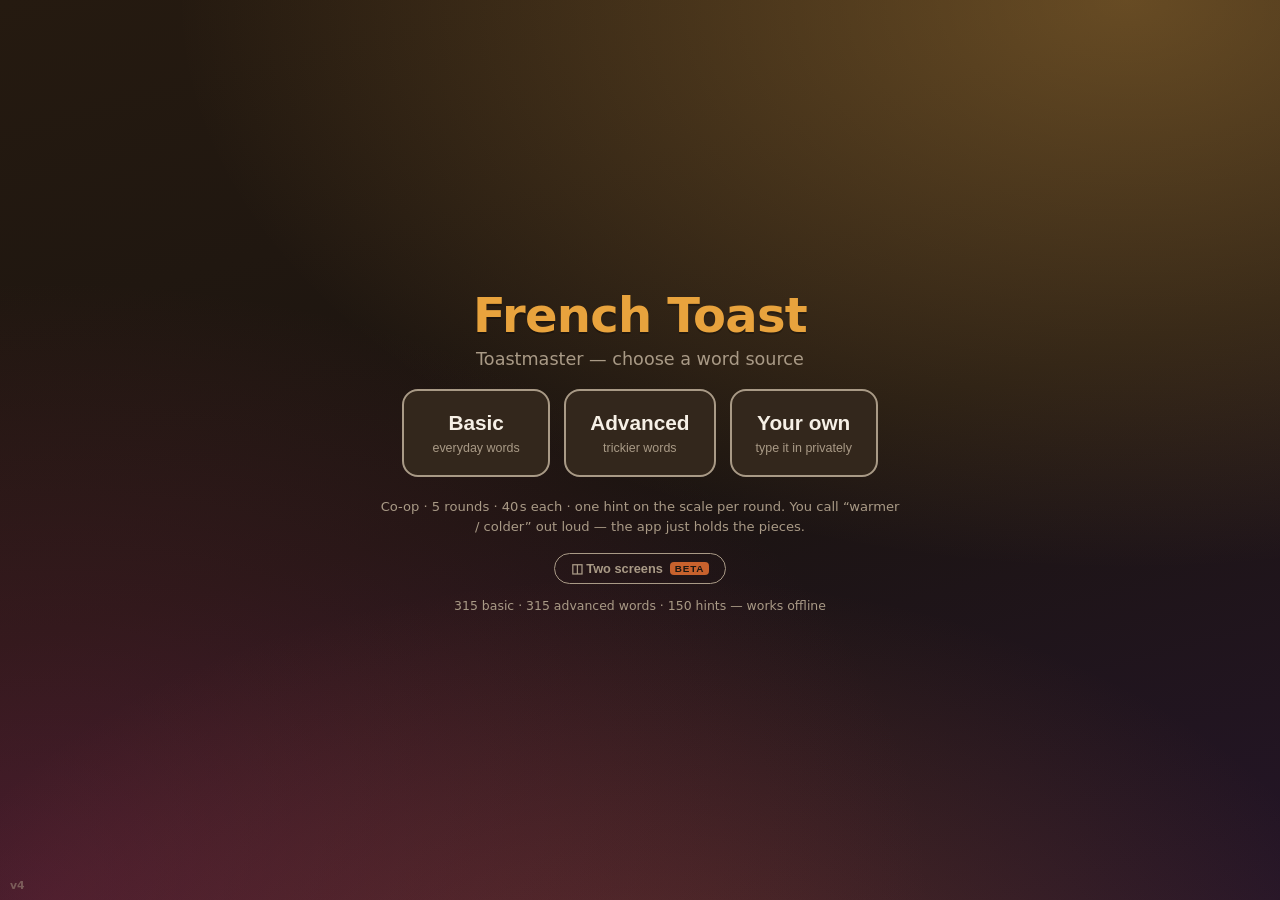
==== commit 047981ea: "Multi-screen (beta): span the Hint Scale across two phones Two phones pair over a WebRTC data channe" ====
--- a/index.html
+++ b/index.html
@@ -42,7 +42,10 @@
       </button>
     </div>
     <p class="hint">Co-op &middot; 5 rounds &middot; 40&#8202;s each &middot; one hint on the scale per round. You call &ldquo;warmer / colder&rdquo; out loud &mdash; the app just holds the pieces.</p>
-    <p id="setup-status" class="setup-status">Loading word bank&hellip;</p>
+    <div class="setup-foot">
+      <button id="btn-multiscreen" class="link-btn">&#9707; Two screens <span class="beta">beta</span></button>
+      <p id="setup-status" class="setup-status">Loading word bank&hellip;</p>
+    </div>
   </section>
 
   <!-- GAME (one shared screen: group display + Toastmaster controls) -->
@@ -57,9 +60,16 @@
       <span class="scale-end scale-end-is">IS</span>
       <div class="scale-mid">
         <div class="scale-spectrum" aria-hidden="true"></div>
-        <div class="scale-track" id="scale-track"><!-- 6 slots injected by JS --></div>
+        <div class="scale-track" id="scale-track"><!-- slots injected by JS --></div>
       </div>
       <span class="scale-end scale-end-isnot">IS&nbsp;NOT</span>
+      <span class="scale-seam" aria-hidden="true">Screen&nbsp;2&nbsp;&#9654;</span>
+    </div>
+
+    <!-- Host-only: compact view of positions 4-6 (the mirror's half) -->
+    <div id="screen2-strip" class="screen2-strip" hidden>
+      <span class="screen2-label">Screen&nbsp;2</span>
+      <div class="scale-track scale-track--mini" id="scale-strip"></div>
     </div>
 
     <div id="tm-reminder" class="tm-reminder" hidden>
@@ -74,6 +84,34 @@
       <button id="btn-deal" class="tm-btn">Deal hints</button>
       <button id="btn-start" class="tm-btn tm-btn-go" disabled>Start 40s</button>
       <button id="btn-gotit" class="tm-btn tm-btn-win" hidden>They got it!</button>
+    </div>
+  </section>
+
+  <!-- MIRROR (second screen: display only, no controls) -->
+  <section id="screen-mirror" class="screen" hidden>
+    <div id="mirror-wait" class="mirror-wait">
+      <div class="mirror-wait-icon">&#9707;</div>
+      <p id="mirror-wait-text">Linked. Waiting for Screen&nbsp;1 to start&hellip;</p>
+    </div>
+
+    <div id="mirror-game" class="mirror-game" hidden>
+      <div class="group-display">
+        <div class="round-indicator">Round <span id="mirror-round">1</span> of 5</div>
+        <div id="mirror-timer" class="timer">40</div>
+      </div>
+      <div class="scale scale--mirror">
+        <span class="scale-seam scale-seam--left" aria-hidden="true">&#9664;&nbsp;Screen&nbsp;1</span>
+        <div class="scale-mid">
+          <div class="scale-spectrum scale-spectrum--right" aria-hidden="true"></div>
+          <div class="scale-track" id="mirror-track"></div>
+        </div>
+        <span class="scale-end scale-end-isnot">IS&nbsp;NOT</span>
+      </div>
+    </div>
+
+    <div id="mirror-end" class="mirror-end" hidden>
+      <div class="end-emoji" id="mirror-end-emoji"></div>
+      <h2 class="end-title" id="mirror-end-title"></h2>
     </div>
   </section>
 
@@ -99,6 +137,7 @@
 
 <div id="version-badge" class="version-badge" aria-hidden="true"></div>
 <button id="btn-quit" class="btn-quit" hidden>Quit</button>
+<div id="link-pill" class="link-pill" hidden><span class="link-dot"></span><span id="link-pill-text">linked</span></div>
 
 <!-- Shielded reveal: the secret word (press-and-hold) -->
 <div id="peek-overlay" class="shield-overlay" hidden>
@@ -131,11 +170,50 @@
   </div>
 </div>
 
+<!-- Multi-screen pairing -->
+<div id="pair-overlay" class="modal-overlay" hidden>
+  <div class="modal-box pair-box">
+
+    <div id="pair-role" class="pair-step">
+      <h3 class="modal-title">Two screens</h3>
+      <p class="modal-text">Put the phones side by side. Both need to be on the <b>same Wi-Fi</b> (a personal hotspot counts).</p>
+      <button id="pair-be-host" class="btn-primary btn-modal">This is the <b>left</b> screen<span class="modal-sub">Toastmaster &mdash; the controls live here</span></button>
+      <button id="pair-be-mirror" class="btn-secondary btn-modal">This is the <b>right</b> screen<span class="modal-sub">a display for the group &mdash; no controls</span></button>
+      <button id="pair-cancel" class="btn-modal-cancel">Cancel</button>
+    </div>
+
+    <div id="pair-show" class="pair-step" hidden>
+      <h3 class="modal-title" id="pair-show-title">Show this to the other phone</h3>
+      <p class="modal-text" id="pair-show-text">Hold it up to the other phone&rsquo;s camera.</p>
+      <canvas id="pair-qr" class="pair-qr" width="440" height="440"></canvas>
+      <button id="pair-show-next" class="btn-primary btn-modal">Next: scan their code</button>
+      <button id="pair-abort" class="btn-modal-cancel">Cancel</button>
+    </div>
+
+    <div id="pair-scan" class="pair-step" hidden>
+      <h3 class="modal-title" id="pair-scan-title">Scan the other phone</h3>
+      <p class="modal-text" id="pair-scan-text">Point the camera at the code on the other screen.</p>
+      <div class="pair-cam-wrap"><video id="pair-cam" class="pair-cam" playsinline muted></video></div>
+      <p id="pair-scan-status" class="pair-scan-status">Starting camera&hellip;</p>
+      <button id="pair-scan-abort" class="btn-modal-cancel">Cancel</button>
+    </div>
+
+    <div id="pair-linking" class="pair-step" hidden>
+      <h3 class="modal-title">Linking&hellip;</h3>
+      <p class="modal-text">Almost there.</p>
+    </div>
+
+  </div>
+</div>
+
 <script src="js/version.js"></script>
 <script src="js/audio.js"></script>
 <script src="js/data.js"></script>
 <script src="js/scale.js"></script>
 <script src="js/game.js"></script>
+<script src="js/vendor/qrcode.js"></script>
+<script src="js/vendor/jsQR.js"></script>
+<script src="js/link.js"></script>
 <script src="js/app.js"></script>
 </body>
 </html>
--- a/css/style.css
+++ b/css/style.css
@@ -629,3 +629,194 @@
   .end-title { font-size: clamp(1.5rem, 5vw, 2rem); margin: 2px 0 6px; }
   .end-detail { margin-bottom: 12px; }
 }
+
+/* ================================================================
+   Multi-screen (beta): pair a second phone; the scale spans both.
+   Solo play never sees any of this.
+   ================================================================ */
+
+.setup-foot {
+  display: flex;
+  flex-direction: column;
+  align-items: center;
+  gap: 4px;
+  margin-top: 12px;
+}
+
+.link-btn {
+  background: none;
+  border: 1px solid var(--text-dim);
+  color: var(--text-dim);
+  border-radius: 999px;
+  font-size: 0.8rem;
+  font-weight: 700;
+  padding: 7px 16px;
+  display: inline-flex;
+  align-items: center;
+  gap: 7px;
+}
+.link-btn:active { border-color: var(--accent); color: var(--text); }
+.link-btn .beta {
+  font-size: 0.62rem;
+  letter-spacing: 0.08em;
+  text-transform: uppercase;
+  background: var(--accent-2);
+  color: #1c1712;
+  border-radius: 4px;
+  padding: 1px 5px;
+}
+
+/* connection pill (bottom-right, opposite the version badge) */
+.link-pill {
+  position: fixed;
+  bottom: max(8px, env(safe-area-inset-bottom));
+  right: max(10px, env(safe-area-inset-right));
+  z-index: 500;
+  display: inline-flex;
+  align-items: center;
+  gap: 6px;
+  background: rgba(10, 7, 5, 0.8);
+  border: 1px solid rgba(75, 191, 123, 0.5);
+  color: var(--text-dim);
+  font-size: 0.68rem;
+  font-weight: 700;
+  letter-spacing: 0.03em;
+  padding: 4px 10px;
+  border-radius: 999px;
+}
+.link-pill[hidden] { display: none; }
+.link-pill .link-dot {
+  width: 7px; height: 7px; border-radius: 50%;
+  background: var(--safe-green);
+}
+.link-pill.down { border-color: rgba(232, 86, 61, 0.6); }
+.link-pill.down .link-dot { background: var(--danger); }
+
+/* seam markers at the inner edge of each half-scale */
+.scale-seam {
+  align-self: center;
+  flex: 0 0 auto;
+  font-size: 0.6rem;
+  font-weight: 700;
+  letter-spacing: 0.08em;
+  text-transform: uppercase;
+  color: var(--text-dim);
+  writing-mode: vertical-rl;
+  padding: 0 1px;
+  display: none; /* shown only in multi-screen */
+}
+body.ms-host #screen-game .scale-seam { display: inline-block; }
+
+/* Host: main scale = positions 1-3 only; "IS NOT" lives on Screen 2 */
+body.ms-host #screen-game .scale-end-isnot { display: none; }
+body.ms-host #scale-track { grid-template-columns: repeat(3, 1fr); }
+body.ms-host #screen-game .scale-spectrum {
+  background-size: 214% 100%;
+  background-position: left center;
+}
+
+/* Host: the compact "Screen 2" strip (positions 4-6) */
+.screen2-strip {
+  width: 100%;
+  display: flex;
+  align-items: stretch;
+  gap: 8px;
+  background: rgba(10, 7, 5, 0.4);
+  border: 1px dashed rgba(255, 255, 255, 0.16);
+  border-radius: 12px;
+  padding: 6px 10px;
+}
+.screen2-strip[hidden] { display: none; }
+.screen2-label {
+  align-self: center;
+  font-size: 0.58rem;
+  font-weight: 800;
+  letter-spacing: 0.1em;
+  text-transform: uppercase;
+  color: var(--text-dim);
+  flex: 0 0 auto;
+}
+.scale-track--mini {
+  flex: 1;
+  display: grid;
+  grid-template-columns: repeat(3, 1fr);
+  gap: 6px;
+  min-height: 40px;
+}
+.scale-track--mini .slot { border-radius: 9px; padding: 3px; }
+.scale-track--mini .slot-chip { padding: 2px 5px; border-radius: 5px; }
+.scale-track--mini .slot:nth-child(1) { --slot-tint: var(--slot-3); }
+.scale-track--mini .slot:nth-child(2) { --slot-tint: var(--slot-4); }
+.scale-track--mini .slot:nth-child(3) { --slot-tint: var(--slot-5); }
+
+/* ---- Mirror screen ---- */
+#screen-mirror { justify-content: flex-start; gap: 10px; padding:
+  max(10px, env(safe-area-inset-top))
+  max(16px, env(safe-area-inset-right))
+  max(12px, env(safe-area-inset-bottom))
+  max(16px, env(safe-area-inset-left)); }
+
+.mirror-wait, .mirror-end {
+  flex: 1;
+  display: flex;
+  flex-direction: column;
+  align-items: center;
+  justify-content: center;
+  text-align: center;
+  gap: 12px;
+}
+.mirror-wait[hidden], .mirror-end[hidden], .mirror-game[hidden] { display: none; }
+.mirror-wait-icon { font-size: 3rem; color: var(--accent); }
+.mirror-wait p { color: var(--text-dim); max-width: 30ch; }
+
+.mirror-game { width: 100%; flex: 1; display: flex; flex-direction: column; gap: 10px; min-height: 0; }
+
+.scale--mirror .scale-track { grid-template-columns: repeat(3, 1fr); }
+.scale--mirror .scale-spectrum--right {
+  background-size: 214% 100%;
+  background-position: right center;
+}
+.scale--mirror .scale-track .slot:nth-child(1) { --slot-tint: var(--slot-3); }
+.scale--mirror .scale-track .slot:nth-child(2) { --slot-tint: var(--slot-4); }
+.scale--mirror .scale-track .slot:nth-child(3) { --slot-tint: var(--slot-5); }
+
+.scale-seam--left { writing-mode: vertical-lr; display: inline-block; }
+
+/* ---- Pairing overlay ---- */
+.pair-box { max-width: 460px; }
+.pair-step { display: flex; flex-direction: column; gap: 12px; align-items: stretch; }
+.pair-step[hidden] { display: none; }
+
+.modal-sub {
+  display: block;
+  font-size: 0.72em;
+  font-weight: 400;
+  opacity: 0.85;
+  margin-top: 3px;
+}
+
+.pair-qr {
+  width: min(62vh, 300px);
+  height: min(62vh, 300px);
+  align-self: center;
+  border-radius: 12px;
+  background: #fff;
+  image-rendering: pixelated;
+}
+
+.pair-cam-wrap {
+  align-self: center;
+  width: min(62vh, 300px);
+  aspect-ratio: 1 / 1;
+  border-radius: 12px;
+  overflow: hidden;
+  background: #000;
+  border: 2px solid var(--accent);
+}
+.pair-cam { width: 100%; height: 100%; object-fit: cover; }
+.pair-scan-status { text-align: center; color: var(--text-dim); font-size: 0.85rem; margin: 0; }
+
+@media (orientation: landscape) and (max-height: 520px) {
+  .pair-qr, .pair-cam-wrap { width: 46vh; height: auto; }
+  .pair-cam-wrap { width: 46vh; }
+}
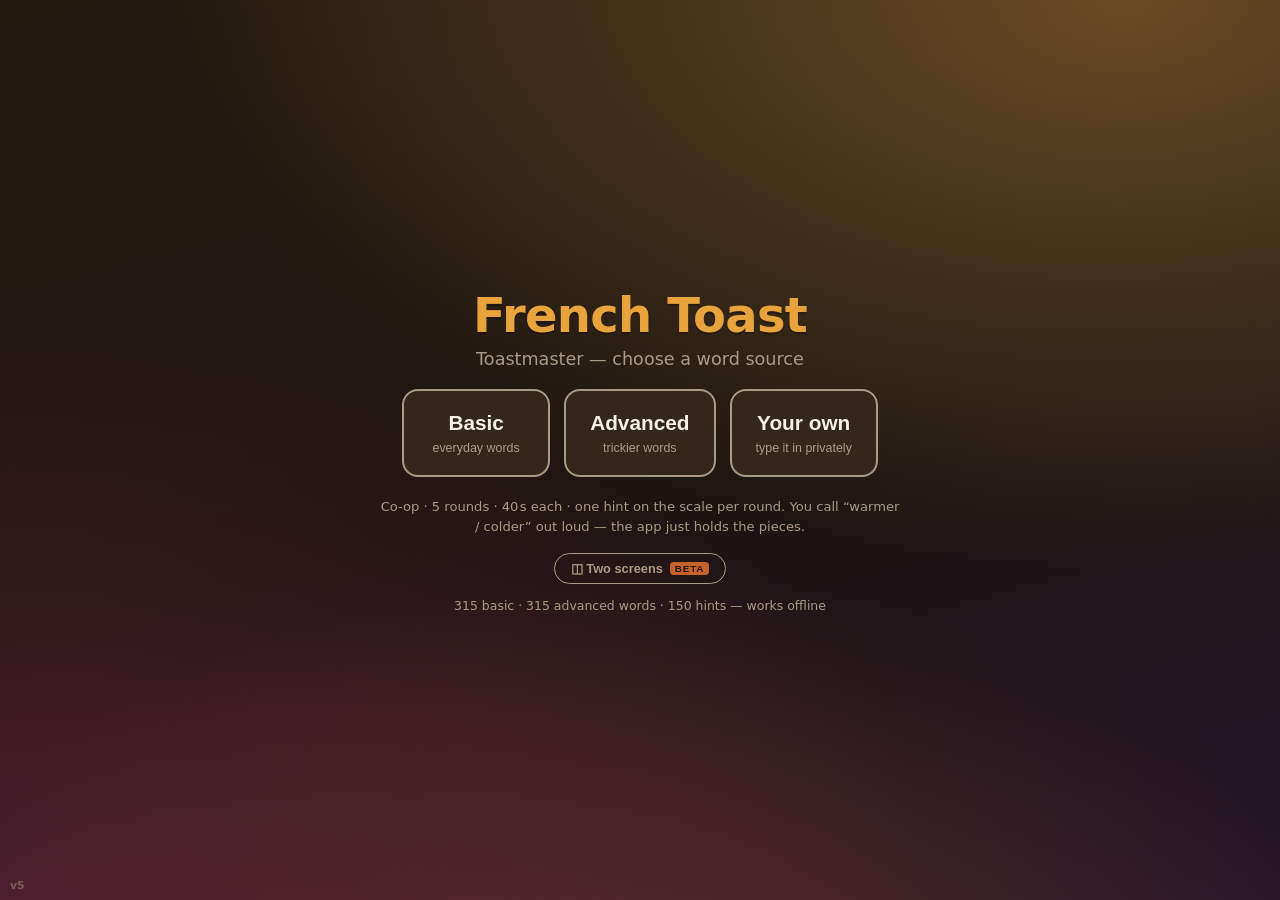
==== commit 73c72de9: "Fix Start/Got-it double-tap and the mirror going stale (v5) "They got it!" was rendering in the exac" ====
--- a/index.html
+++ b/index.html
@@ -83,8 +83,10 @@
       <button id="btn-peek" class="tm-btn">Peek word</button>
       <button id="btn-deal" class="tm-btn">Deal hints</button>
       <button id="btn-start" class="tm-btn tm-btn-go" disabled>Start 40s</button>
-      <button id="btn-gotit" class="tm-btn tm-btn-win" hidden>They got it!</button>
-    </div>
+    </div>
+
+    <!-- Its own row, away from Start, so a double-tap on Start can't hit it. -->
+    <button id="btn-gotit" class="btn-gotit" hidden>They got it! &mdash; end the game</button>
   </section>
 
   <!-- MIRROR (second screen: display only, no controls) -->
--- a/css/style.css
+++ b/css/style.css
@@ -378,7 +378,30 @@
 .tm-btn[hidden] { display: none; }
 
 .tm-btn-go { background: var(--accent); border-color: var(--accent); color: #241a0c; }
-.tm-btn-win { background: var(--safe-green); border-color: var(--safe-green); color: #08210f; }
+
+/* "They got it!" — its own full-width row, well clear of the Start button,
+   so a stray second tap after Start lands on nothing. It also arms with a
+   short delay after the round begins (JS), shown here as the disabled look. */
+.btn-gotit {
+  width: 100%;
+  margin-top: 4px;
+  background: var(--safe-green);
+  border: 2px solid var(--safe-green);
+  color: #08210f;
+  border-radius: 14px;
+  font-weight: 800;
+  font-size: clamp(0.95rem, 2.6vw, 1.3rem);
+  padding: 16px 10px;
+  min-height: 58px;
+}
+.btn-gotit:active { filter: brightness(0.9); }
+.btn-gotit[hidden] { display: none; }
+.btn-gotit:disabled {
+  background: var(--bg-elevated);
+  border-color: var(--text-dim);
+  color: var(--text-dim);
+  opacity: 0.6;
+}
 
 /* ---------- End screens ---------- */
 .end-emoji { font-size: 3.6rem; margin-bottom: 6px; }
@@ -613,6 +636,7 @@
   }
   .timer { font-size: clamp(1.8rem, 7vw, 3rem); }
   .tm-btn { min-height: 46px; padding: 10px 4px; }
+  .btn-gotit { min-height: 48px; padding: 12px 8px; margin-top: 2px; }
   .scale { padding: 8px; border-radius: 16px; gap: 7px; }
   .scale-spectrum { height: 7px; }
   .scale-end { font-size: clamp(0.85rem, 3vw, 1.3rem); padding: 4px 10px; }
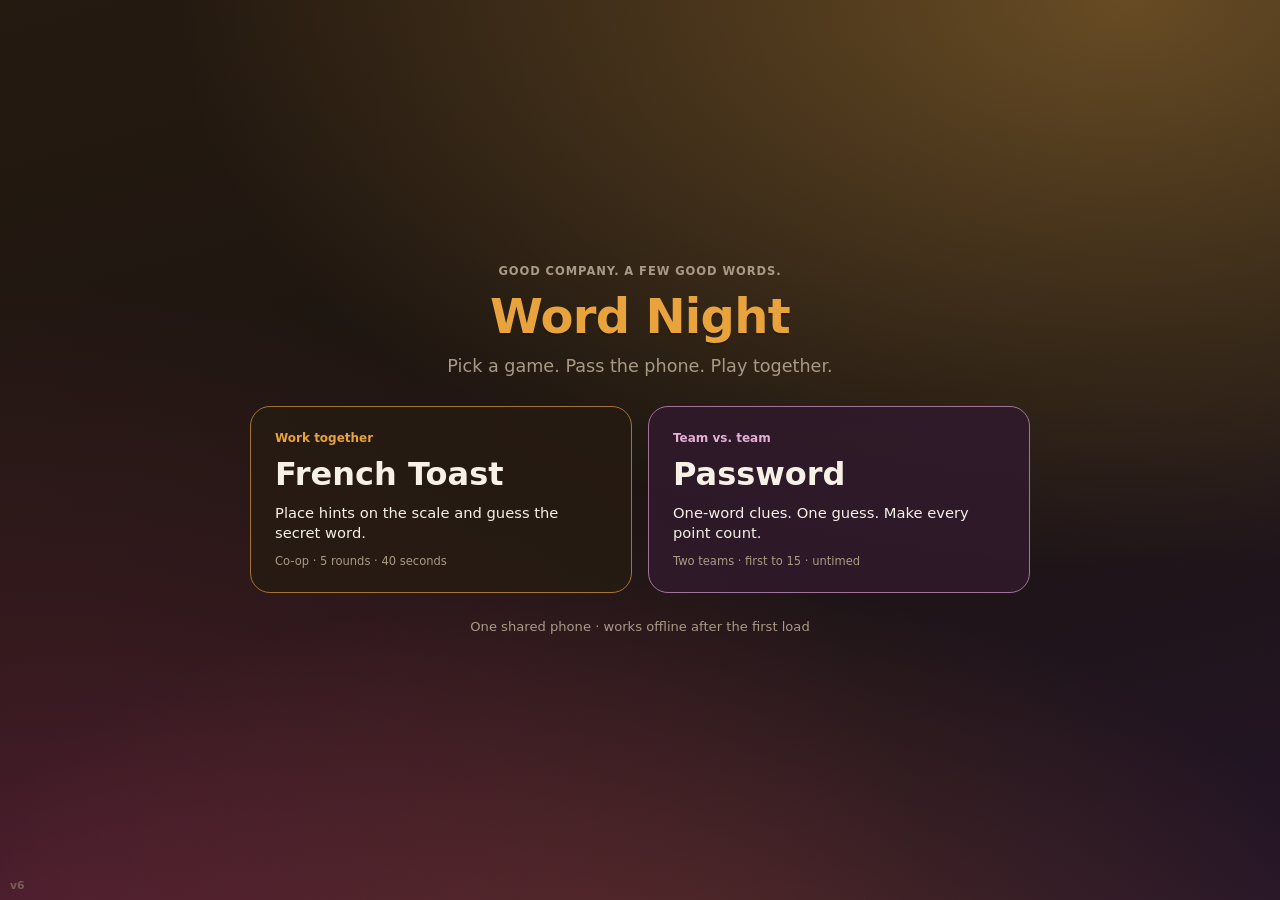
==== commit 8ef97a78: "Rename app Word Night and add first-to-15 Password mode (v6) Add a game picker while preserving Fren" ====
--- a/index.html
+++ b/index.html
@@ -6,8 +6,8 @@
 <meta name="theme-color" content="#1c1712" />
 <meta name="apple-mobile-web-app-capable" content="yes" />
 <meta name="apple-mobile-web-app-status-bar-style" content="black-translucent" />
-<meta name="apple-mobile-web-app-title" content="French Toast" />
-<title>French Toast</title>
+<meta name="apple-mobile-web-app-title" content="Word Night" />
+<title>Word Night</title>
 <link rel="manifest" href="manifest.json" />
 <link rel="apple-touch-icon" href="icons/apple-touch-icon.png" />
 <link rel="icon" href="icons/favicon-32.png" />
@@ -23,20 +23,42 @@
 
 <main id="app">
 
+  <section id="screen-home" class="screen night-home">
+    <p class="night-eyebrow">Good company. A few good words.</p>
+    <h1 class="app-title">Word Night</h1>
+    <p class="subtitle">Pick a game. Pass the phone. Play together.</p>
+    <div class="night-games">
+      <button id="btn-french-toast" class="night-card">
+        <span class="night-card-tag">Work together</span>
+        <span class="night-card-title">French Toast</span>
+        <span class="night-card-copy">Place hints on the scale and guess the secret word.</span>
+        <span class="night-card-meta">Co-op &middot; 5 rounds &middot; 40 seconds</span>
+      </button>
+      <a class="night-card night-card-password" href="password.html">
+        <span class="night-card-tag">Team vs. team</span>
+        <span class="night-card-title">Password</span>
+        <span class="night-card-copy">One-word clues. One guess. Make every point count.</span>
+        <span class="night-card-meta">Two teams &middot; first to 15 &middot; untimed</span>
+      </a>
+    </div>
+    <p class="hint">One shared phone &middot; works offline after the first load</p>
+  </section>
+
   <!-- SETUP -->
-  <section id="screen-setup" class="screen">
+  <section id="screen-setup" class="screen" hidden>
+    <button id="btn-home" class="night-back">&larr; Word Night</button>
     <h1 class="app-title">French&nbsp;Toast</h1>
     <p class="subtitle">Toastmaster &mdash; choose a word source</p>
     <div class="setup-decks">
-      <button class="deck-btn" data-deck="basic">
+      <button class="deck-btn" data-deck="basic" disabled>
         <span class="deck-name">Basic</span>
         <span class="deck-sub">everyday words</span>
       </button>
-      <button class="deck-btn" data-deck="advanced">
+      <button class="deck-btn" data-deck="advanced" disabled>
         <span class="deck-name">Advanced</span>
         <span class="deck-sub">trickier words</span>
       </button>
-      <button class="deck-btn" data-deck="custom">
+      <button class="deck-btn" data-deck="custom" disabled>
         <span class="deck-name">Your own</span>
         <span class="deck-sub">type it in privately</span>
       </button>
--- a/css/style.css
+++ b/css/style.css
@@ -844,3 +844,97 @@
   .pair-qr, .pair-cam-wrap { width: 46vh; height: auto; }
   .pair-cam-wrap { width: 46vh; }
 }
+
+/* Word Night: a shared front door, with each game's own play surface. */
+.night-home { gap: 10px; overflow-y: auto; }
+.night-eyebrow { color: var(--text-dim); font-size: .72rem; font-weight: 700; letter-spacing: .08em; text-transform: uppercase; margin: 0; }
+.night-games { display: grid; grid-template-columns: repeat(2, minmax(0, 1fr)); gap: 16px; width: min(780px, 100%); margin: 10px 0; }
+.night-card { display: flex; flex-direction: column; align-items: flex-start; gap: 10px; padding: 24px; background: rgba(38, 27, 18, .88); border: 1px solid #a47434; border-radius: 20px; color: var(--text); text-decoration: none; text-align: left; font: inherit; cursor: pointer; }
+.night-card-password { border-color: #a37498; background: rgba(47, 26, 43, .88); }
+.night-card:hover, .night-card:focus-visible { background: #49331f; }
+.night-card-password:hover, .night-card-password:focus-visible { background: #482f44; }
+.night-card-tag { color: var(--accent); font-size: .75rem; font-weight: 700; }
+.night-card-password .night-card-tag { color: #e7afd7; }
+.night-card-title { font-size: clamp(1.35rem, 3.5vw, 2rem); font-weight: 800; }
+.night-card-copy { line-height: 1.4; font-size: .92rem; }
+.night-card-meta { color: var(--text-dim); font-size: .72rem; margin-top: auto; }
+.night-back { display: inline-block; color: var(--text); background: none; border: 0; padding: 8px 0; text-decoration: none; font: inherit; font-size: .85rem; cursor: pointer; }
+#screen-setup > .night-back { position: absolute; top: max(8px, env(safe-area-inset-top)); left: max(18px, env(safe-area-inset-left)); }
+button, a, select, input, summary { -webkit-tap-highlight-color: transparent; }
+button:focus-visible, a:focus-visible, select:focus-visible, input:focus-visible, summary:focus-visible { outline: 3px solid var(--accent); outline-offset: 4px; }
+
+/* Password scrolls on compact displays and supports either orientation. */
+html:has(.password-page) { overflow: auto; height: auto; min-height: 100%; background: var(--bg); }
+body.password-page { height: auto; min-height: 100dvh; overflow: auto; background-attachment: scroll; }
+.password-shell { width: min(900px, 100%); margin: 0 auto; padding: max(12px, env(safe-area-inset-top)) max(20px, env(safe-area-inset-right)) max(34px, env(safe-area-inset-bottom)) max(20px, env(safe-area-inset-left)); }
+.night-header { display: flex; align-items: center; justify-content: space-between; gap: 12px; margin-bottom: 14px; }
+.pw-panel { text-align: center; }
+.password-page [hidden] { display: none !important; }
+.pw-fields { display: grid; grid-template-columns: 1fr 1fr; gap: 12px 18px; margin: 20px 0; text-align: left; }
+.pw-fields label { display: flex; flex-direction: column; gap: 6px; color: var(--text-dim); font-size: .8rem; }
+.pw-fields input, .pw-fields select { width: 100%; min-width: 0; color: var(--text); background: var(--bg-elevated); border: 1px solid #8c7c68; border-radius: 10px; padding: 12px; font: inherit; font-size: 16px; user-select: text; -webkit-user-select: text; }
+.password-page button { cursor: pointer; touch-action: manipulation; }
+.password-page button:disabled { opacity: .42; cursor: default; }
+.pw-rules { text-align: left; max-width: 720px; margin: 24px auto 0; color: var(--text-dim); font-size: .88rem; line-height: 1.6; }
+.pw-rules summary { color: var(--text); cursor: pointer; font-weight: 700; }
+.pw-rules strong { color: var(--text); }
+.pw-match-heading { display: flex; align-items: center; justify-content: space-between; }
+.pw-match-heading h1 { margin: 0; font-size: 1.1rem; color: var(--accent); }
+.pw-scoreboard { display: grid; grid-template-columns: 1fr 1fr; gap: 14px; margin: 12px 0 18px; }
+.pw-score { display: flex; align-items: center; justify-content: center; flex-wrap: wrap; gap: 8px 14px; padding: 12px; border: 2px solid #655247; border-radius: 16px; background: rgba(35, 25, 22, .8); overflow-wrap: anywhere; }
+.pw-score > span { font-weight: 700; }
+.pw-score strong { font-size: 2.4rem; line-height: 1; font-variant-numeric: tabular-nums; }
+.pw-score small { color: var(--text-dim); font-size: .7rem; }
+.pw-score.active { border-color: var(--accent); background: rgba(113, 74, 22, .32); }
+.pw-score.winner { border-color: var(--safe-green); }
+#pw-turn { font-size: clamp(1.5rem, 4vw, 2rem); margin: 8px 0; overflow-wrap: anywhere; }
+.pw-value { color: var(--accent); font-size: 1.1rem; font-weight: 800; margin: 0; }
+.pw-message { color: var(--text-dim); font-size: .9rem; margin: 8px 0 14px; min-height: 1.3em; }
+.pw-peek { margin-bottom: 0; width: min(400px, 100%); touch-action: none !important; }
+.password-page .hint { margin: 6px auto; }
+.pw-actions { display: grid; grid-template-columns: 1fr 1fr; gap: 12px; margin: 16px 0 10px; }
+.pw-actions button { margin: 0; }
+.pw-penalties { display: grid; grid-template-columns: 1fr 1fr; gap: 12px; }
+.pw-penalties button { background: rgba(37, 24, 24, .85); color: #f2b9ac; border: 1px solid #a96555; border-radius: 12px; padding: 12px; font: inherit; font-size: .82rem; min-height: 46px; }
+.pw-undo { color: var(--text-dim); background: none; border: none; font: inherit; font-size: .8rem; padding: 14px; margin-top: 8px; }
+.pw-answer { font-size: clamp(1.7rem, 5vw, 2.7rem); font-weight: 800; margin: 6px 0 18px; overflow-wrap: anywhere; }
+.pw-result { padding: 8px 0; }
+#pw-reveal { pointer-events: none; }
+@media (orientation: portrait) {
+  .night-home { justify-content: flex-start; padding-top: max(50px, env(safe-area-inset-top)); }
+  .night-games { grid-template-columns: 1fr; }
+}
+@media (max-height: 450px) and (orientation: landscape) {
+  .night-home { gap: 4px; }
+  .night-home .subtitle { margin-bottom: 0; }
+  .night-home .app-title { font-size: 2rem; }
+  .night-games { margin: 4px 0; }
+  .night-card { padding: 16px 20px; gap: 7px; }
+  .pw-scoreboard { margin: 8px 0; }
+  .pw-score { padding: 8px; }
+  .pw-score strong { font-size: 1.8rem; }
+}
+@media (max-width: 380px) {
+  .night-header > .night-eyebrow { display: none; }
+  .pw-fields { grid-template-columns: 1fr; }
+  .pw-score { flex-direction: column; gap: 4px; }
+}
+@media (min-width: 640px) and (max-height: 500px) and (orientation: landscape) {
+  .password-shell { padding-top: max(8px, env(safe-area-inset-top)); padding-bottom: max(22px, env(safe-area-inset-bottom)); }
+  .night-header { margin-bottom: 6px; }
+  #pw-match { display: grid; grid-template-columns: 1fr 1.2fr; gap: 0 22px; align-items: start; }
+  .pw-match-heading { grid-column: 1 / -1; margin-bottom: 8px; }
+  .pw-scoreboard, #pw-live, .pw-undo { grid-column: 1; }
+  #pw-playing, #pw-result { grid-column: 2; grid-row: 2 / 5; }
+  .pw-scoreboard { margin: 0 0 12px; gap: 8px; }
+  .pw-score { gap: 5px 10px; }
+  #pw-turn { font-size: 1.55rem; margin: 8px 0; }
+  .pw-message { font-size: .82rem; margin-bottom: 0; }
+  .pw-peek { font-size: 1rem; min-height: 48px; padding: 12px; }
+  #pw-playing .hint { font-size: .72rem; }
+  .pw-actions { margin: 10px 0; gap: 8px; }
+  .pw-actions button { min-height: 48px; font-size: 1rem; padding: 12px 8px; }
+  .pw-penalties { gap: 8px; }
+  .pw-penalties button { font-size: .72rem; padding: 10px 8px; }
+  .pw-undo { margin-top: 8px; padding: 10px; }
+}
